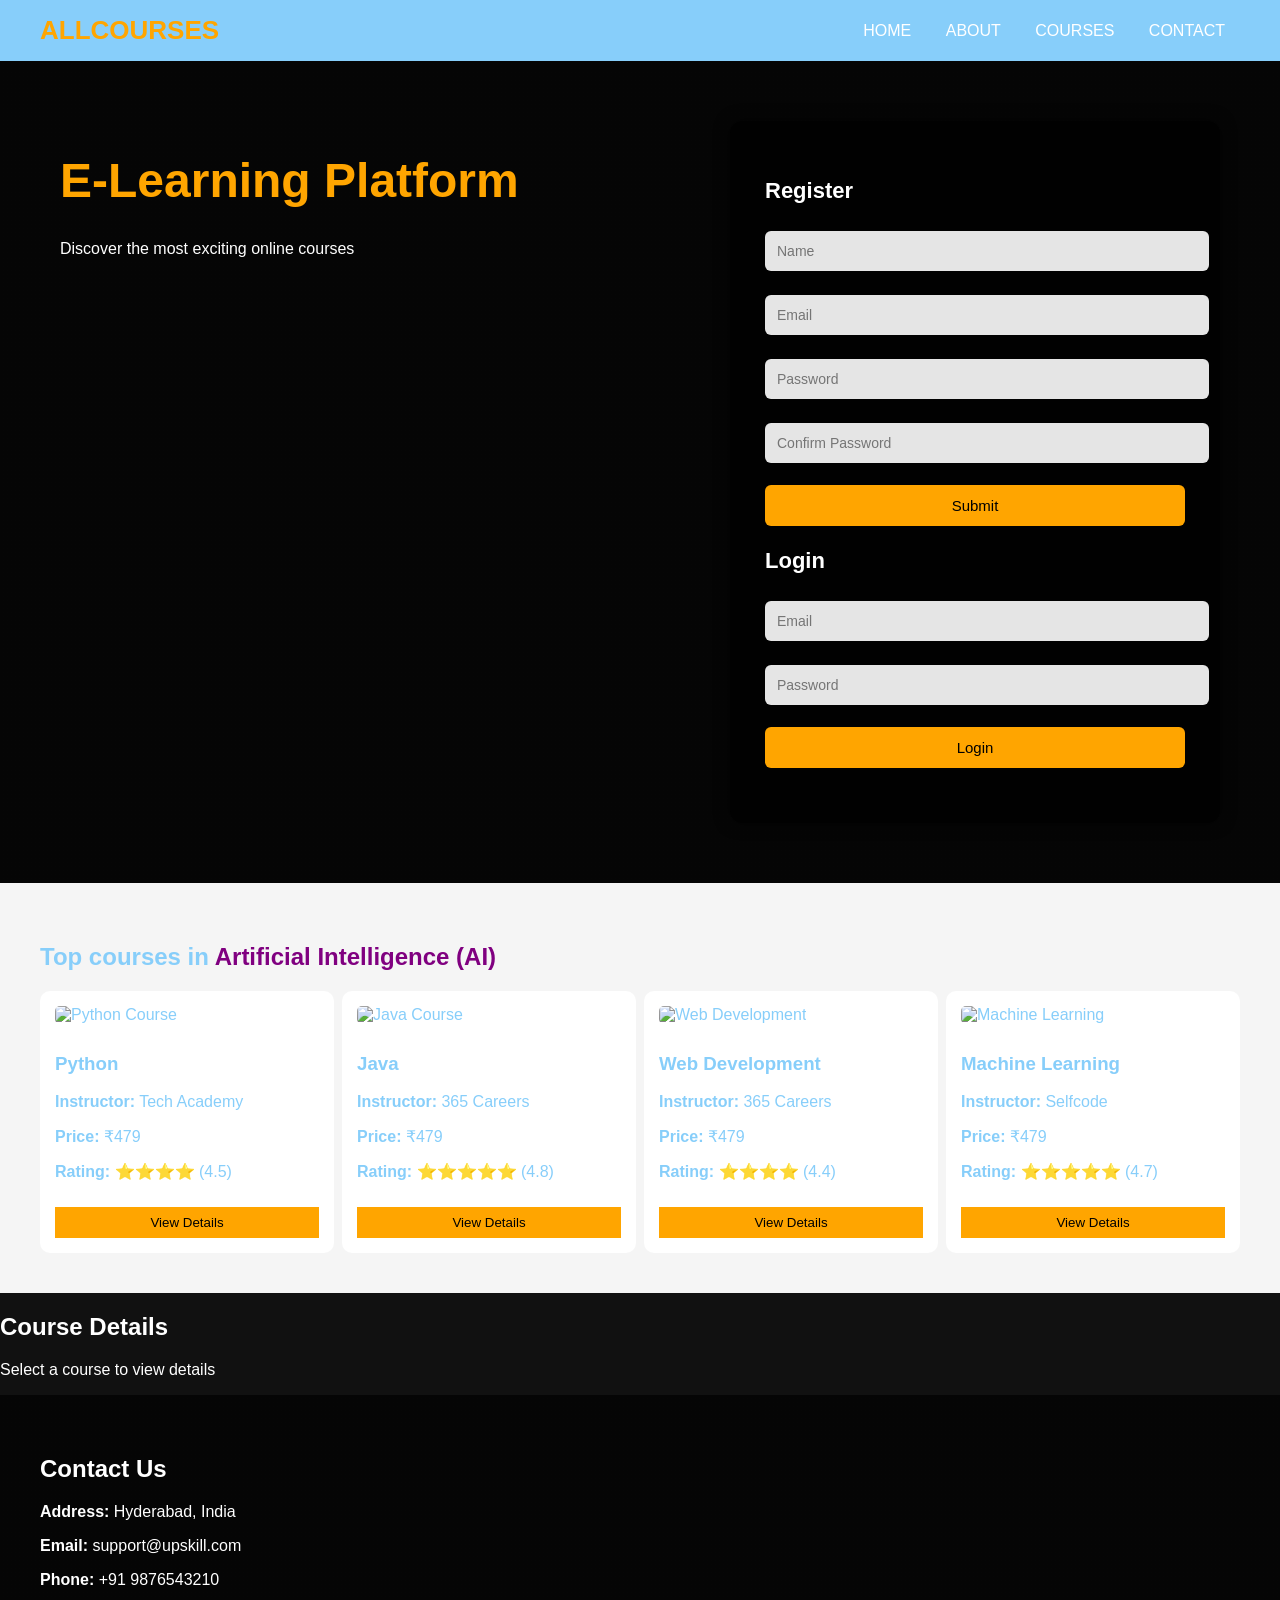
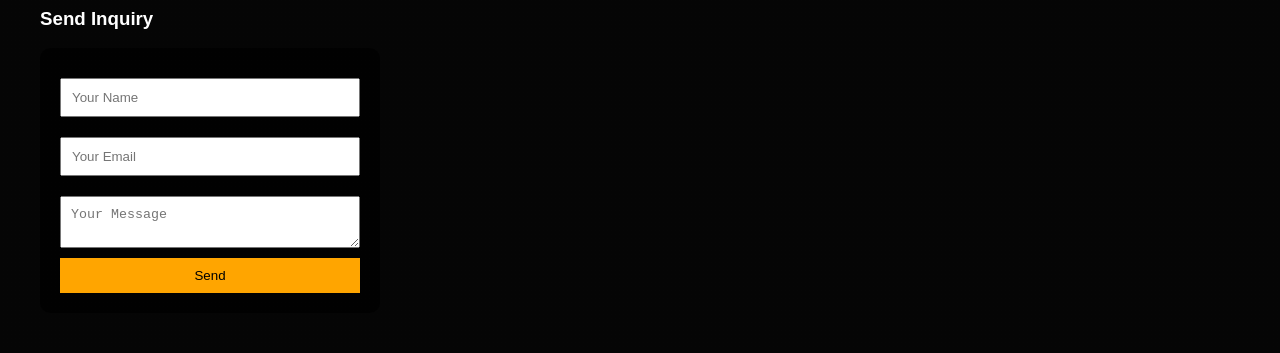
==== content.html @ 0296c6ee "Add files via upload" ====
<!DOCTYPE html>
<html lang="en">
<head>
<meta charset="UTF-8">
<meta name="viewport" content="width=device-width, initial-scale=1.0">
<title>Online Courses</title>
<link rel="stylesheet" href="style.css">
</head>

<body>

<!-- NAVBAR -->
<div class="navbar">
    <div class="logo">ALLCOURSES</div>

    <div class="menu">
        <a href="#">HOME</a>
        <a href="#">ABOUT</a>
        <a href="#">COURSES</a>
        <a href="#">CONTACT</a>
    </div>
</div>

<!-- HERO -->
<div class="hero bg-common">

    <div class="hero-left">
        <h1>E-Learning Platform</h1>
        <p>Discover the most exciting online courses</p>
    </div>

    <div class="login-box">

        <!-- REGISTER -->
        <h3>Register</h3>
        <form id="registerForm">
            <input type="text" id="regName" placeholder="Name" required>
            <input type="email" id="regEmail" placeholder="Email" required>
            <input type="password" id="regPassword" placeholder="Password" required>
            <input type="password" id="regConfirmPassword" placeholder="Confirm Password" required>
            <button type="submit">Submit</button>
            <p id="registerMsg"></p>
        </form>

        <!-- LOGIN -->
        <h3>Login</h3>
        <form id="loginForm">
            <input type="email" id="loginEmail" placeholder="Email" required>
            <input type="password" id="loginPassword" placeholder="Password" required>
            <button type="submit">Login</button>
            <p id="loginMsg"></p>
        </form>

    </div>
</div>

<!-- COURSES -->
<div class="courses-section">
    <h2>Top courses in <span>Artificial Intelligence (AI)</span></h2>

    <div class="course-container">

        <div class="course-card">
            <img src="pyhton.jpg" class="course-img" alt="Python Course">
            <h3>Python</h3>
            <p><strong>Instructor:</strong> Tech Academy</p>
            <p><strong>Price:</strong> ₹479</p>
            <p><strong>Rating:</strong> ⭐⭐⭐⭐ (4.5)</p>
            <button onclick="showDetails('ai1')">View Details</button>
        </div>

        <div class="course-card">
            <img src="java.png" class="course-img" alt="Java Course">
            <h3>Java</h3>
            <p><strong>Instructor:</strong> 365 Careers</p>
            <p><strong>Price:</strong> ₹479</p>
            <p><strong>Rating:</strong> ⭐⭐⭐⭐⭐ (4.8)</p>
            <button onclick="showDetails('ai2')">View Details</button>
        </div>

        <div class="course-card">
            <img src="webdevelopment.jpg" class="course-img" alt="Web Development">
            <h3>Web Development</h3>
            <p><strong>Instructor:</strong> 365 Careers</p>
            <p><strong>Price:</strong> ₹479</p>
            <p><strong>Rating:</strong> ⭐⭐⭐⭐ (4.4)</p>
            <button onclick="showDetails('ai3')">View Details</button>
        </div>

        <div class="course-card">
            <img src="machine learning.png" class="course-img" alt="Machine Learning">
            <h3>Machine Learning</h3>
            <p><strong>Instructor:</strong> Selfcode</p>
            <p><strong>Price:</strong> ₹479</p>
            <p><strong>Rating:</strong> ⭐⭐⭐⭐⭐ (4.7)</p>
            <button onclick="showDetails('ai4')">View Details</button>
        </div>

    </div>
</div>

<!-- COURSE DETAILS -->
<div class="details-section">
    <h2>Course Details</h2>
    <div id="details-content">
        <p>Select a course to view details</p>
    </div>
</div>

<!-- CONTACT -->
<div class="contact-section bg-common">
    <h2>Contact Us</h2>

    <p><strong>Address:</strong> Hyderabad, India</p>
    <p><strong>Email:</strong> support@upskill.com</p>
    <p><strong>Phone:</strong> +91 9876543210</p>

    <h3>Send Inquiry</h3>
    <form>
        <input type="text" placeholder="Your Name" required>
        <input type="email" placeholder="Your Email" required>
        <textarea placeholder="Your Message" required></textarea>
        <button type="submit">Send</button>
    </form>
</div>

<script src="script.js"></script>

</body>
</html>
---- style.css ----
/* GLOBAL */
body {
    margin: 0;
    font-family: Arial, sans-serif;
    background: #111;
    color: white;
}

/* REUSABLE BACKGROUND (IMPORTANT FIX) */
.bg-common {
    background: 
        linear-gradient(rgba(0,0,0,0.7), rgba(0,0,0,0.7)),
        url("background.jpg");
    background-size: cover;
    background-position: center;
    background-repeat: no-repeat;
}

/* NAVBAR */
.navbar {
    display: flex;
    justify-content: space-between;
    align-items: center;
    padding: 15px 40px;
    background:lightskyblue;
}

.logo {
    color: orange;
    font-size: 26px;
    font-weight: bold;
}

/* MENU */
.menu a {
    margin: 0 15px;
    text-decoration: none;
    color: white;
    transition: 0.3s;
}

.menu a:hover {
    color: orange;
    border-bottom: 2px solid orange;
}

/* HERO (REMOVED BACKGROUND HERE) */
.hero {
    display: flex;
    justify-content: space-between;
    padding: 60px;
}

/* HERO TEXT */
.hero-left h1 {
    color: orange;
    font-size: 48px;
}

/* LOGIN BOX */
.login-box {
    background: rgba(0,0,0,0.8);
    padding: 35px;
    width: 420px;
    border-radius: 12px;
    box-shadow: 0 0 15px rgba(0,0,0,0.6);
}

/* FORM ELEMENTS */
.login-box h3 {
    margin-bottom: 15px;
    font-size: 22px;
}

.login-box input {
    width: 100%;
    margin: 12px 0;
    padding: 12px;
    border: none;
    border-radius: 6px;
    background: #e5e5e5;
    font-size: 14px;
}

.login-box input:focus {
    outline: none;
    border: 2px solid orange;
    background: #fff;
}

.login-box button {
    width: 100%;
    padding: 12px;
    margin-top: 10px;
    background: orange;
    border: none;
    border-radius: 6px;
    font-size: 15px;
    cursor: pointer;
    transition: 0.3s;
}

.login-box button:hover {
    background: darkorange;
    transform: scale(1.02);
}

.login-box form {
    margin-bottom: 20px;
}

/* COURSES */
.courses-section {
    padding: 40px;
    background: #f5f5f5;
    color:lightskyblue;
}

.courses-section span {
    color: purple;
}

/* COURSE CARDS */
.course-container {
    display: flex;
    justify-content: space-between;
    margin-top: 20px;
}

.course-card {
    background: white;
    padding: 15px;
    width: 22%;
    border-radius: 10px;
    transition: 0.3s;
}

.course-card:hover {
    transform: translateY(-5px) scale(1.02);
}

/* COURSE IMAGE */
.course-img {
    width: 100%;
    height: 120px;
    object-fit: cover;
    border-radius: 5px;
    margin-bottom: 10px;
}

/* BUTTON */
.course-card button {
    margin-top: 10px;
    padding: 8px;
    width: 100%;
    background: orange;
    border: none;
    cursor: pointer;
    transition: 0.3s;
}

.course-card button:hover {
    background: darkorange;
}

/* CONTACT (REMOVED PLAIN COLOR) */
.contact-section {
    padding: 40px;
}

/* CONTACT FORM IMPROVEMENT */
.contact-section form {
    display: flex;
    flex-direction: column;
    width: 300px;
    background: rgba(0,0,0,0.7);
    padding: 20px;
    border-radius: 10px;
}

.contact-section input,
.contact-section textarea {
    margin: 10px 0;
    padding: 10px;
}

.contact-section button {
    padding: 10px;
    background: orange;
    border: none;
    cursor: pointer;
}

.contact-section button:hover {
    background: darkorange;
}
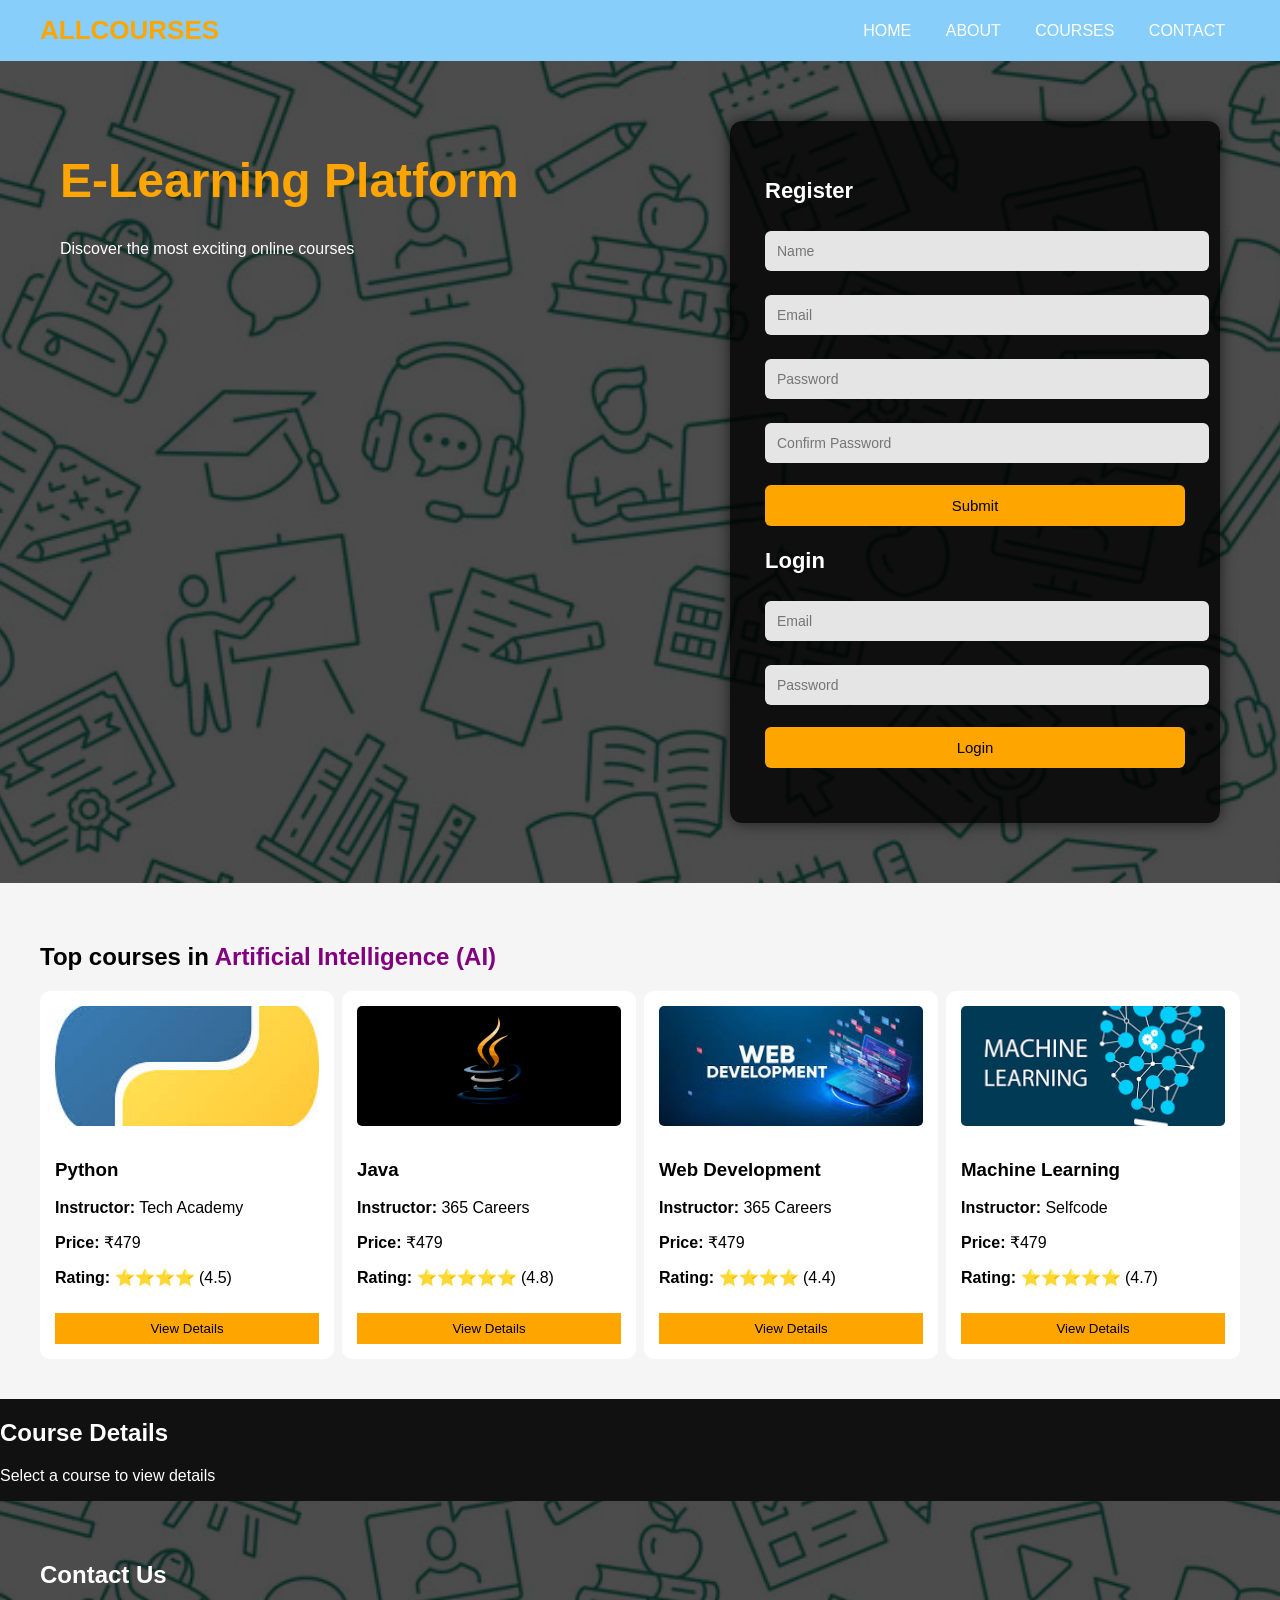
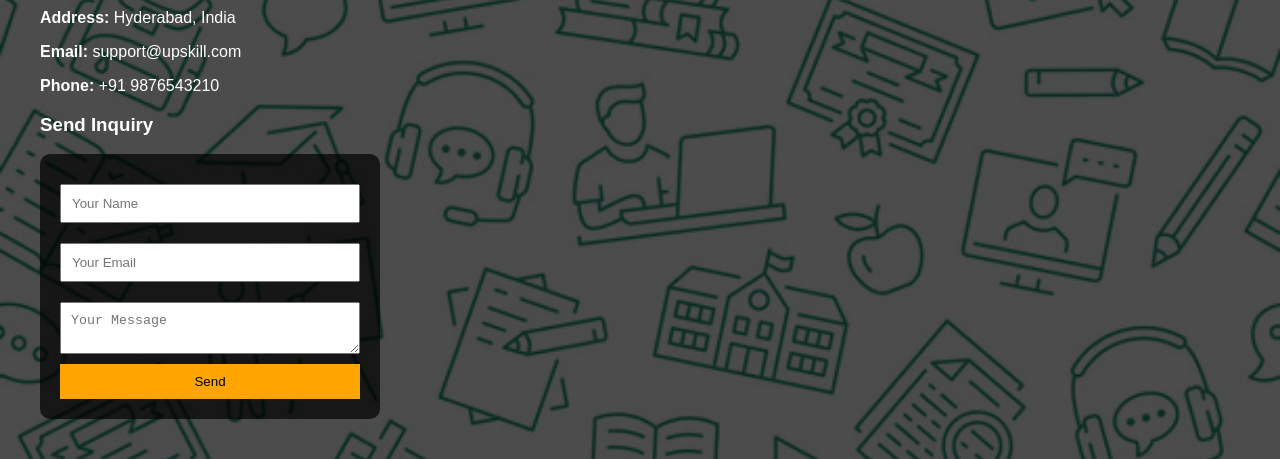
==== commit e07b8dd5: "initial commit" ====
--- a/content.html
+++ b/content.html
@@ -1,130 +1,130 @@
-<!DOCTYPE html>
-<html lang="en">
-<head>
-<meta charset="UTF-8">
-<meta name="viewport" content="width=device-width, initial-scale=1.0">
-<title>Online Courses</title>
-<link rel="stylesheet" href="style.css">
-</head>
-
-<body>
-
-<!-- NAVBAR -->
-<div class="navbar">
-    <div class="logo">ALLCOURSES</div>
-
-    <div class="menu">
-        <a href="#">HOME</a>
-        <a href="#">ABOUT</a>
-        <a href="#">COURSES</a>
-        <a href="#">CONTACT</a>
-    </div>
-</div>
-
-<!-- HERO -->
-<div class="hero bg-common">
-
-    <div class="hero-left">
-        <h1>E-Learning Platform</h1>
-        <p>Discover the most exciting online courses</p>
-    </div>
-
-    <div class="login-box">
-
-        <!-- REGISTER -->
-        <h3>Register</h3>
-        <form id="registerForm">
-            <input type="text" id="regName" placeholder="Name" required>
-            <input type="email" id="regEmail" placeholder="Email" required>
-            <input type="password" id="regPassword" placeholder="Password" required>
-            <input type="password" id="regConfirmPassword" placeholder="Confirm Password" required>
-            <button type="submit">Submit</button>
-            <p id="registerMsg"></p>
-        </form>
-
-        <!-- LOGIN -->
-        <h3>Login</h3>
-        <form id="loginForm">
-            <input type="email" id="loginEmail" placeholder="Email" required>
-            <input type="password" id="loginPassword" placeholder="Password" required>
-            <button type="submit">Login</button>
-            <p id="loginMsg"></p>
-        </form>
-
-    </div>
-</div>
-
-<!-- COURSES -->
-<div class="courses-section">
-    <h2>Top courses in <span>Artificial Intelligence (AI)</span></h2>
-
-    <div class="course-container">
-
-        <div class="course-card">
-            <img src="pyhton.jpg" class="course-img" alt="Python Course">
-            <h3>Python</h3>
-            <p><strong>Instructor:</strong> Tech Academy</p>
-            <p><strong>Price:</strong> ₹479</p>
-            <p><strong>Rating:</strong> ⭐⭐⭐⭐ (4.5)</p>
-            <button onclick="showDetails('ai1')">View Details</button>
-        </div>
-
-        <div class="course-card">
-            <img src="java.png" class="course-img" alt="Java Course">
-            <h3>Java</h3>
-            <p><strong>Instructor:</strong> 365 Careers</p>
-            <p><strong>Price:</strong> ₹479</p>
-            <p><strong>Rating:</strong> ⭐⭐⭐⭐⭐ (4.8)</p>
-            <button onclick="showDetails('ai2')">View Details</button>
-        </div>
-
-        <div class="course-card">
-            <img src="webdevelopment.jpg" class="course-img" alt="Web Development">
-            <h3>Web Development</h3>
-            <p><strong>Instructor:</strong> 365 Careers</p>
-            <p><strong>Price:</strong> ₹479</p>
-            <p><strong>Rating:</strong> ⭐⭐⭐⭐ (4.4)</p>
-            <button onclick="showDetails('ai3')">View Details</button>
-        </div>
-
-        <div class="course-card">
-            <img src="machine learning.png" class="course-img" alt="Machine Learning">
-            <h3>Machine Learning</h3>
-            <p><strong>Instructor:</strong> Selfcode</p>
-            <p><strong>Price:</strong> ₹479</p>
-            <p><strong>Rating:</strong> ⭐⭐⭐⭐⭐ (4.7)</p>
-            <button onclick="showDetails('ai4')">View Details</button>
-        </div>
-
-    </div>
-</div>
-
-<!-- COURSE DETAILS -->
-<div class="details-section">
-    <h2>Course Details</h2>
-    <div id="details-content">
-        <p>Select a course to view details</p>
-    </div>
-</div>
-
-<!-- CONTACT -->
-<div class="contact-section bg-common">
-    <h2>Contact Us</h2>
-
-    <p><strong>Address:</strong> Hyderabad, India</p>
-    <p><strong>Email:</strong> support@upskill.com</p>
-    <p><strong>Phone:</strong> +91 9876543210</p>
-
-    <h3>Send Inquiry</h3>
-    <form>
-        <input type="text" placeholder="Your Name" required>
-        <input type="email" placeholder="Your Email" required>
-        <textarea placeholder="Your Message" required></textarea>
-        <button type="submit">Send</button>
-    </form>
-</div>
-
-<script src="script.js"></script>
-
-</body>
+<!DOCTYPE html>
+<html lang="en">
+<head>
+<meta charset="UTF-8">
+<meta name="viewport" content="width=device-width, initial-scale=1.0">
+<title>Online Courses</title>
+<link rel="stylesheet" href="style.css">
+</head>
+
+<body>
+
+<!-- NAVBAR -->
+<div class="navbar">
+    <div class="logo">ALLCOURSES</div>
+
+    <div class="menu">
+        <a href="#">HOME</a>
+        <a href="#">ABOUT</a>
+        <a href="#">COURSES</a>
+        <a href="#">CONTACT</a>
+    </div>
+</div>
+
+<!-- HERO -->
+<div class="hero bg-common">
+
+    <div class="hero-left">
+        <h1>E-Learning Platform</h1>
+        <p>Discover the most exciting online courses</p>
+    </div>
+
+    <div class="login-box">
+
+        <!-- REGISTER -->
+        <h3>Register</h3>
+        <form id="registerForm">
+            <input type="text" id="regName" placeholder="Name" required>
+            <input type="email" id="regEmail" placeholder="Email" required>
+            <input type="password" id="regPassword" placeholder="Password" required>
+            <input type="password" id="regConfirmPassword" placeholder="Confirm Password" required>
+            <button type="submit">Submit</button>
+            <p id="registerMsg"></p>
+        </form>
+
+        <!-- LOGIN -->
+        <h3>Login</h3>
+        <form id="loginForm">
+            <input type="email" id="loginEmail" placeholder="Email" required>
+            <input type="password" id="loginPassword" placeholder="Password" required>
+            <button type="submit">Login</button>
+            <p id="loginMsg"></p>
+        </form>
+
+    </div>
+</div>
+
+<!-- COURSES -->
+<div class="courses-section">
+    <h2>Top courses in <span>Artificial Intelligence (AI)</span></h2>
+
+    <div class="course-container">
+
+        <div class="course-card">
+            <img src="pyhton.jpg" class="course-img" alt="Python Course">
+            <h3>Python</h3>
+            <p><strong>Instructor:</strong> Tech Academy</p>
+            <p><strong>Price:</strong> ₹479</p>
+            <p><strong>Rating:</strong> ⭐⭐⭐⭐ (4.5)</p>
+            <button onclick="showDetails('ai1')">View Details</button>
+        </div>
+
+        <div class="course-card">
+            <img src="java.png" class="course-img" alt="Java Course">
+            <h3>Java</h3>
+            <p><strong>Instructor:</strong> 365 Careers</p>
+            <p><strong>Price:</strong> ₹479</p>
+            <p><strong>Rating:</strong> ⭐⭐⭐⭐⭐ (4.8)</p>
+            <button onclick="showDetails('ai2')">View Details</button>
+        </div>
+
+        <div class="course-card">
+            <img src="webdevelopment.jpg" class="course-img" alt="Web Development">
+            <h3>Web Development</h3>
+            <p><strong>Instructor:</strong> 365 Careers</p>
+            <p><strong>Price:</strong> ₹479</p>
+            <p><strong>Rating:</strong> ⭐⭐⭐⭐ (4.4)</p>
+            <button onclick="showDetails('ai3')">View Details</button>
+        </div>
+
+        <div class="course-card">
+            <img src="machine learning.png" class="course-img" alt="Machine Learning">
+            <h3>Machine Learning</h3>
+            <p><strong>Instructor:</strong> Selfcode</p>
+            <p><strong>Price:</strong> ₹479</p>
+            <p><strong>Rating:</strong> ⭐⭐⭐⭐⭐ (4.7)</p>
+            <button onclick="showDetails('ai4')">View Details</button>
+        </div>
+
+    </div>
+</div>
+
+<!-- COURSE DETAILS -->
+<div class="details-section">
+    <h2>Course Details</h2>
+    <div id="details-content">
+        <p>Select a course to view details</p>
+    </div>
+</div>
+
+<!-- CONTACT -->
+<div class="contact-section bg-common">
+    <h2>Contact Us</h2>
+
+    <p><strong>Address:</strong> Hyderabad, India</p>
+    <p><strong>Email:</strong> support@upskill.com</p>
+    <p><strong>Phone:</strong> +91 9876543210</p>
+
+    <h3>Send Inquiry</h3>
+    <form>
+        <input type="text" placeholder="Your Name" required>
+        <input type="email" placeholder="Your Email" required>
+        <textarea placeholder="Your Message" required></textarea>
+        <button type="submit">Send</button>
+    </form>
+</div>
+
+<script src="script.js"></script>
+
+</body>
 </html>
--- a/style.css
+++ b/style.css
@@ -1,196 +1,196 @@
-/* GLOBAL */
-body {
-    margin: 0;
-    font-family: Arial, sans-serif;
-    background: #111;
-    color: white;
-}
-
-/* REUSABLE BACKGROUND (IMPORTANT FIX) */
-.bg-common {
-    background: 
-        linear-gradient(rgba(0,0,0,0.7), rgba(0,0,0,0.7)),
-        url("background.jpg");
-    background-size: cover;
-    background-position: center;
-    background-repeat: no-repeat;
-}
-
-/* NAVBAR */
-.navbar {
-    display: flex;
-    justify-content: space-between;
-    align-items: center;
-    padding: 15px 40px;
-    background:lightskyblue;
-}
-
-.logo {
-    color: orange;
-    font-size: 26px;
-    font-weight: bold;
-}
-
-/* MENU */
-.menu a {
-    margin: 0 15px;
-    text-decoration: none;
-    color: white;
-    transition: 0.3s;
-}
-
-.menu a:hover {
-    color: orange;
-    border-bottom: 2px solid orange;
-}
-
-/* HERO (REMOVED BACKGROUND HERE) */
-.hero {
-    display: flex;
-    justify-content: space-between;
-    padding: 60px;
-}
-
-/* HERO TEXT */
-.hero-left h1 {
-    color: orange;
-    font-size: 48px;
-}
-
-/* LOGIN BOX */
-.login-box {
-    background: rgba(0,0,0,0.8);
-    padding: 35px;
-    width: 420px;
-    border-radius: 12px;
-    box-shadow: 0 0 15px rgba(0,0,0,0.6);
-}
-
-/* FORM ELEMENTS */
-.login-box h3 {
-    margin-bottom: 15px;
-    font-size: 22px;
-}
-
-.login-box input {
-    width: 100%;
-    margin: 12px 0;
-    padding: 12px;
-    border: none;
-    border-radius: 6px;
-    background: #e5e5e5;
-    font-size: 14px;
-}
-
-.login-box input:focus {
-    outline: none;
-    border: 2px solid orange;
-    background: #fff;
-}
-
-.login-box button {
-    width: 100%;
-    padding: 12px;
-    margin-top: 10px;
-    background: orange;
-    border: none;
-    border-radius: 6px;
-    font-size: 15px;
-    cursor: pointer;
-    transition: 0.3s;
-}
-
-.login-box button:hover {
-    background: darkorange;
-    transform: scale(1.02);
-}
-
-.login-box form {
-    margin-bottom: 20px;
-}
-
-/* COURSES */
-.courses-section {
-    padding: 40px;
-    background: #f5f5f5;
-    color:lightskyblue;
-}
-
-.courses-section span {
-    color: purple;
-}
-
-/* COURSE CARDS */
-.course-container {
-    display: flex;
-    justify-content: space-between;
-    margin-top: 20px;
-}
-
-.course-card {
-    background: white;
-    padding: 15px;
-    width: 22%;
-    border-radius: 10px;
-    transition: 0.3s;
-}
-
-.course-card:hover {
-    transform: translateY(-5px) scale(1.02);
-}
-
-/* COURSE IMAGE */
-.course-img {
-    width: 100%;
-    height: 120px;
-    object-fit: cover;
-    border-radius: 5px;
-    margin-bottom: 10px;
-}
-
-/* BUTTON */
-.course-card button {
-    margin-top: 10px;
-    padding: 8px;
-    width: 100%;
-    background: orange;
-    border: none;
-    cursor: pointer;
-    transition: 0.3s;
-}
-
-.course-card button:hover {
-    background: darkorange;
-}
-
-/* CONTACT (REMOVED PLAIN COLOR) */
-.contact-section {
-    padding: 40px;
-}
-
-/* CONTACT FORM IMPROVEMENT */
-.contact-section form {
-    display: flex;
-    flex-direction: column;
-    width: 300px;
-    background: rgba(0,0,0,0.7);
-    padding: 20px;
-    border-radius: 10px;
-}
-
-.contact-section input,
-.contact-section textarea {
-    margin: 10px 0;
-    padding: 10px;
-}
-
-.contact-section button {
-    padding: 10px;
-    background: orange;
-    border: none;
-    cursor: pointer;
-}
-
-.contact-section button:hover {
-    background: darkorange;
+/* GLOBAL */
+body {
+    margin: 0;
+    font-family: Arial, sans-serif;
+    background: #111;
+    color: white;
+}
+
+/* REUSABLE BACKGROUND (IMPORTANT FIX) */
+.bg-common {
+    background: 
+        linear-gradient(rgba(0,0,0,0.7), rgba(0,0,0,0.7)),
+        url("background.jpg");
+    background-size: cover;
+    background-position: center;
+    background-repeat: no-repeat;
+}
+
+/* NAVBAR */
+.navbar {
+    display: flex;
+    justify-content: space-between;
+    align-items: center;
+    padding: 15px 40px;
+    background:lightskyblue;
+}
+
+.logo {
+    color: orange;
+    font-size: 26px;
+    font-weight: bold;
+}
+
+/* MENU */
+.menu a {
+    margin: 0 15px;
+    text-decoration: none;
+    color: white;
+    transition: 0.3s;
+}
+
+.menu a:hover {
+    color: orange;
+    border-bottom: 2px solid orange;
+}
+
+/* HERO (REMOVED BACKGROUND HERE) */
+.hero {
+    display: flex;
+    justify-content: space-between;
+    padding: 60px;
+}
+
+/* HERO TEXT */
+.hero-left h1 {
+    color: orange;
+    font-size: 48px;
+}
+
+/* LOGIN BOX */
+.login-box {
+    background: rgba(0,0,0,0.8);
+    padding: 35px;
+    width: 420px;
+    border-radius: 12px;
+    box-shadow: 0 0 15px rgba(0,0,0,0.6);
+}
+
+/* FORM ELEMENTS */
+.login-box h3 {
+    margin-bottom: 15px;
+    font-size: 22px;
+}
+
+.login-box input {
+    width: 100%;
+    margin: 12px 0;
+    padding: 12px;
+    border: none;
+    border-radius: 6px;
+    background: #e5e5e5;
+    font-size: 14px;
+}
+
+.login-box input:focus {
+    outline: none;
+    border: 2px solid orange;
+    background: #fff;
+}
+
+.login-box button {
+    width: 100%;
+    padding: 12px;
+    margin-top: 10px;
+    background: orange;
+    border: none;
+    border-radius: 6px;
+    font-size: 15px;
+    cursor: pointer;
+    transition: 0.3s;
+}
+
+.login-box button:hover {
+    background: darkorange;
+    transform: scale(1.02);
+}
+
+.login-box form {
+    margin-bottom: 20px;
+}
+
+/* COURSES */
+.courses-section {
+    padding: 40px;
+    background: #f5f5f5;
+    color: black;
+}
+
+.courses-section span {
+    color: purple;
+}
+
+/* COURSE CARDS */
+.course-container {
+    display: flex;
+    justify-content: space-between;
+    margin-top: 20px;
+}
+
+.course-card {
+    background: white;
+    padding: 15px;
+    width: 22%;
+    border-radius: 10px;
+    transition: 0.3s;
+}
+
+.course-card:hover {
+    transform: translateY(-5px) scale(1.02);
+}
+
+/* COURSE IMAGE */
+.course-img {
+    width: 100%;
+    height: 120px;
+    object-fit: cover;
+    border-radius: 5px;
+    margin-bottom: 10px;
+}
+
+/* BUTTON */
+.course-card button {
+    margin-top: 10px;
+    padding: 8px;
+    width: 100%;
+    background: orange;
+    border: none;
+    cursor: pointer;
+    transition: 0.3s;
+}
+
+.course-card button:hover {
+    background: darkorange;
+}
+
+/* CONTACT (REMOVED PLAIN COLOR) */
+.contact-section {
+    padding: 40px;
+}
+
+/* CONTACT FORM IMPROVEMENT */
+.contact-section form {
+    display: flex;
+    flex-direction: column;
+    width: 300px;
+    background: rgba(0,0,0,0.7);
+    padding: 20px;
+    border-radius: 10px;
+}
+
+.contact-section input,
+.contact-section textarea {
+    margin: 10px 0;
+    padding: 10px;
+}
+
+.contact-section button {
+    padding: 10px;
+    background: orange;
+    border: none;
+    cursor: pointer;
+}
+
+.contact-section button:hover {
+    background: darkorange;
 }
